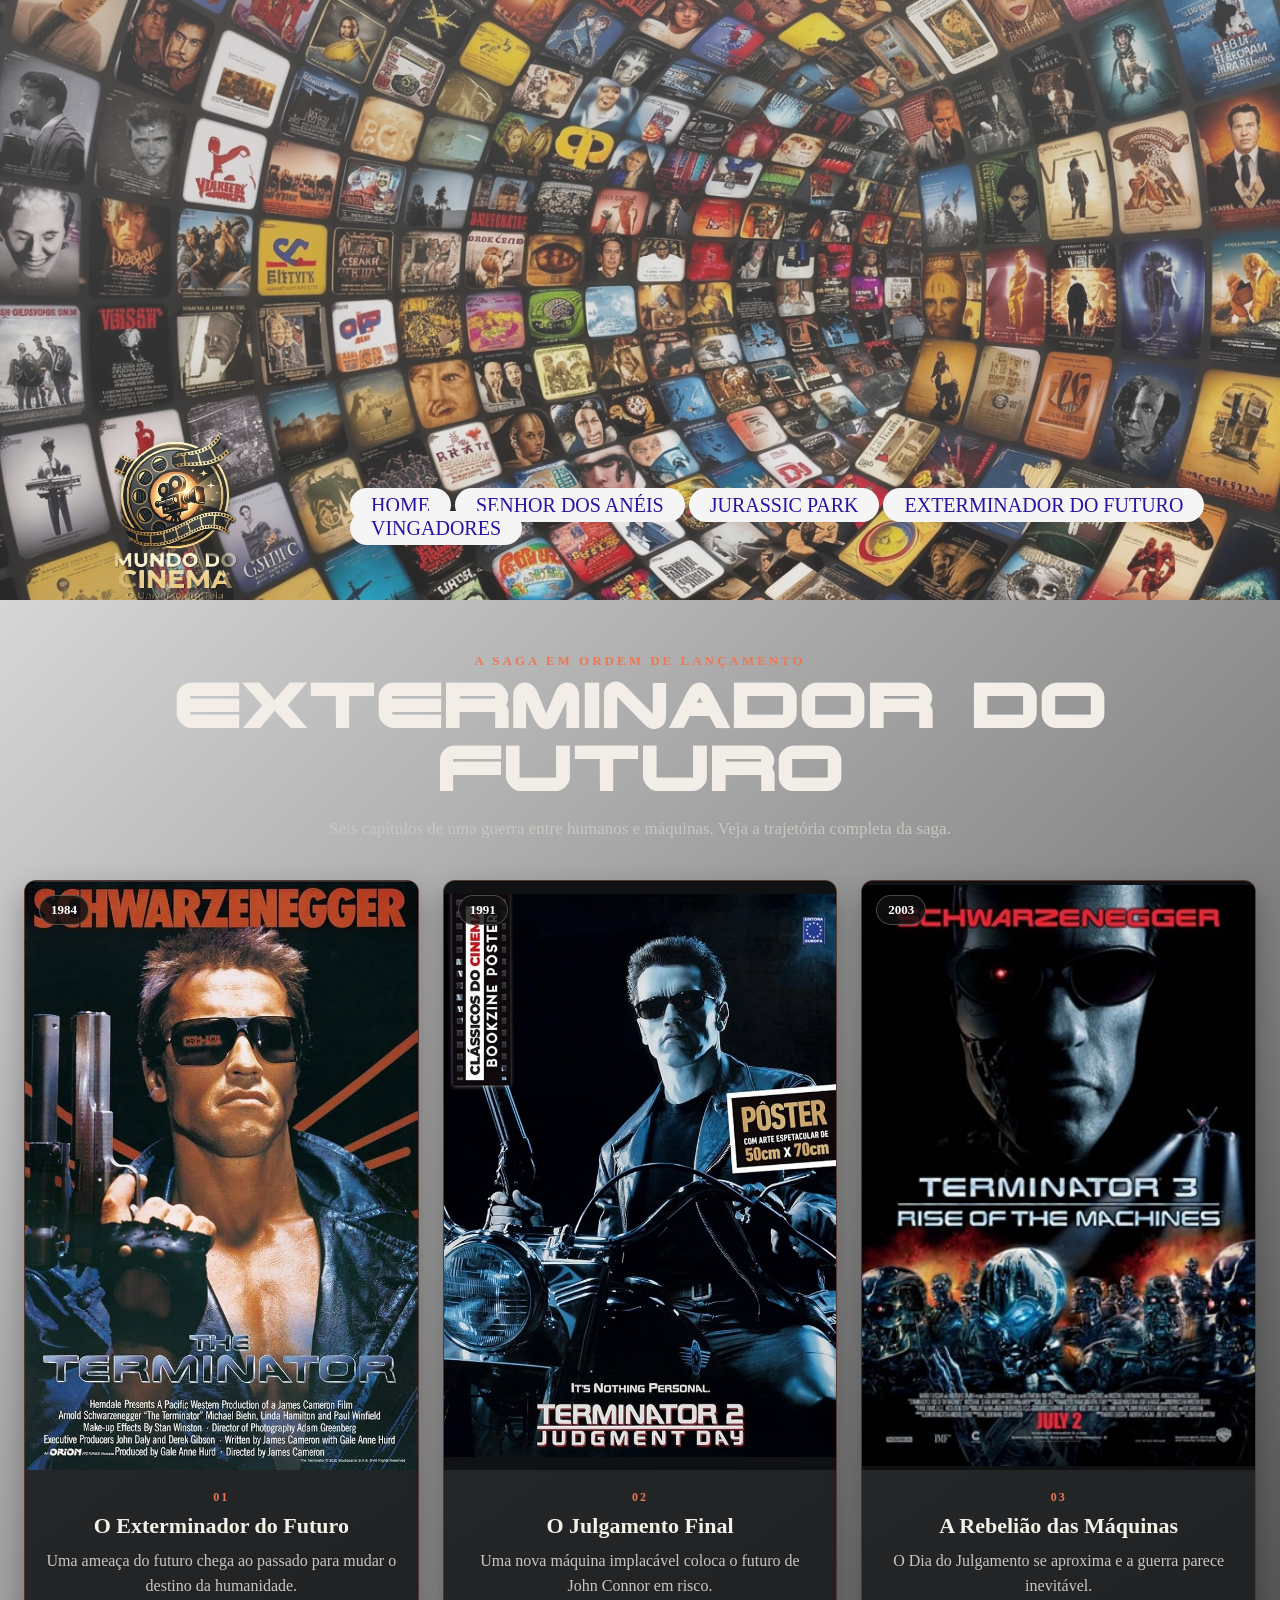
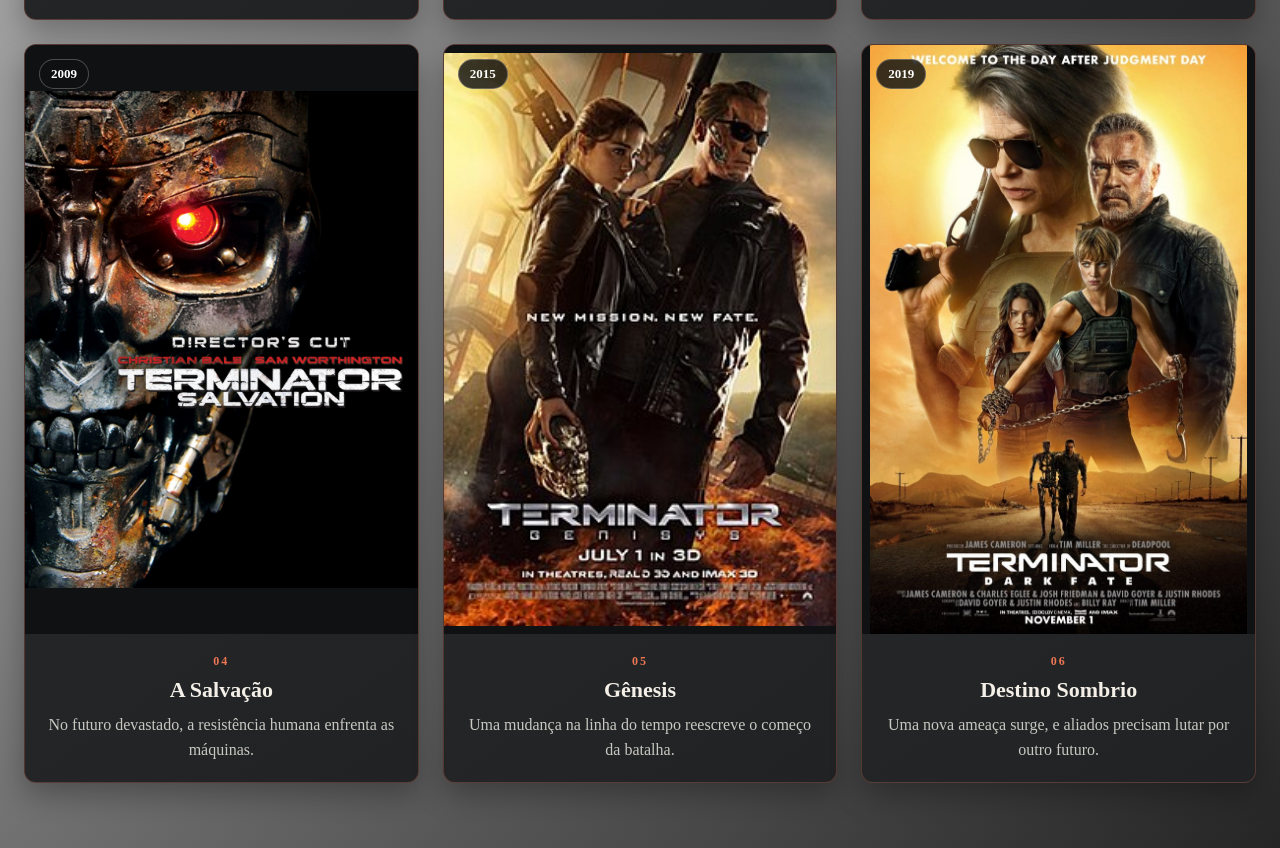
==== site/edf.html @ f0f0c221 "hjkl" ====
<!DOCTYPE html>
<html lang="pt-br">
<head>
    <meta charset="UTF-8">
    <meta name="viewport" content="width=device-width, initial-scale=1.0">
    <link rel="shortcut icon" href="./img/logosemtexto.png" type="image/x-icon">
    <link rel="stylesheet" href="./css/style.css">
    <title>Mundo do Cinema</title>
</head>
<body>
 
<header>
<!-- Cabeçalho (logo, menu, banner principal)-->
<section id="pagina-home">
    <div class="categoria">
        <a href="index.html"><img src="./img/logo.png" class="logo"></a>
        <nav class="menu-principal">
            <ul>
               <li><a href="index.html">Home</a></li>
                <li><a href="sda.html">Senhor dos Anéis</a></li>
                <li><a href="jp.html">Jurassic Park</a></li>
                <li><a href="edf.html">Exterminador do Futuro</a></li>
             <li><a href="ha.html">Vingadores</a></li>
            </ul>
        </nav>
    </div>
</section>
</header>

<main>
<section id="corpo" class="pagina-exterminador">
    <div class="galeria-exterminador">
        <p class="chamada-exterminador">A saga em ordem de lançamento</p>
        <h1>Exterminador do Futuro</h1>
        <p class="descricao-exterminador">Seis capítulos de uma guerra entre humanos e máquinas. Veja a trajetória completa da saga.</p>
        <div class="capas-exterminador">
            <article class="card-exterminador">
                <span class="ano-exterminador">1984</span>
                <img src="./img/exterminador-01.jpg" alt="Pôster do filme O Exterminador do Futuro, de 1984">
                <div>
                    <span class="numero-exterminador">01</span>
                    <h2>O Exterminador do Futuro</h2>
                    <p>Uma ameaça do futuro chega ao passado para mudar o destino da humanidade.</p>
                </div>
            </article>
            <article class="card-exterminador">
                <span class="ano-exterminador">1991</span>
                <img src="./img/exterminador-02.jpg" alt="Pôster do filme O Exterminador do Futuro 2: O Julgamento Final">
                <div>
                    <span class="numero-exterminador">02</span>
                    <h2>O Julgamento Final</h2>
                    <p>Uma nova máquina implacável coloca o futuro de John Connor em risco.</p>
                </div>
            </article>
            <article class="card-exterminador">
                <span class="ano-exterminador">2003</span>
                <img src="./img/exterminador-03.jpg" alt="Pôster do filme O Exterminador do Futuro 3: A Rebelião das Máquinas">
                <div>
                    <span class="numero-exterminador">03</span>
                    <h2>A Rebelião das Máquinas</h2>
                    <p>O Dia do Julgamento se aproxima e a guerra parece inevitável.</p>
                </div>
            </article>
            <article class="card-exterminador">
                <span class="ano-exterminador">2009</span>
                <img src="./img/exterminador-04.jpg" alt="Pôster do filme O Exterminador do Futuro: A Salvação">
                <div>
                    <span class="numero-exterminador">04</span>
                    <h2>A Salvação</h2>
                    <p>No futuro devastado, a resistência humana enfrenta as máquinas.</p>
                </div>
            </article>
            <article class="card-exterminador">
                <span class="ano-exterminador">2015</span>
                <img src="./img/exterminador-05.jpg" alt="Pôster do filme O Exterminador do Futuro: Gênesis">
                <div>
                    <span class="numero-exterminador">05</span>
                    <h2>Gênesis</h2>
                    <p>Uma mudança na linha do tempo reescreve o começo da batalha.</p>
                </div>
            </article>
            <article class="card-exterminador">
                <span class="ano-exterminador">2019</span>
                <img src="./img/exterminador-06.jpg" alt="Pôster do filme O Exterminador do Futuro: Destino Sombrio">
                <div>
                    <span class="numero-exterminador">06</span>
                    <h2>Destino Sombrio</h2>
                    <p>Uma nova ameaça surge, e aliados precisam lutar por outro futuro.</p>
                </div>
            </article>
        </div>
    </div>
</section>


<!-- Corpo da página (todo conteúdo do site)-->
</main>

<footer>
<!-- Rodapé (Contato / anunciante / atalho / selos / rede social)-->
</footer>





</body>
</html>
---- site/css/style.css ----
*{
    margin: 0;
    padding: 0;
}

@font-face{
    font-family: "Jurassic Park";
    src: url("../fonte/Jurassic_Park.ttf") format("truetype");
    font-display: swap;
}

@font-face{
    font-family: "Terminator";
    src: url("../fonte/TERMINAT.TTF") format("truetype");
    font-display: swap;
}

@font-face{
    font-family: "Avengero";
    src: url("../fonte/avengero.ttf") format("truetype");
    font-display: swap;
}

.logo{
    width: 350px;
}

.categoria{
    padding-top: 420px;
    display:flex;
    align-items: center;
    justify-content:space-between;  /* distribui espaços de forma igual */
}

.menu-principal ul{
    list-style: none; /* remove a marcação */

}
.menu-principal ul li{
    display: inline-block; /* colocar todos os li na mesma linha  */
}

.menu-principal ul li a{
    background-color: rgb(245, 245, 245);
    color: rgb(43, 16, 161);  /*   Cor do texto do menu */
    text-decoration: none;  /* tira linha do link */
    text-transform: uppercase;  /* deixa todo texto em Maiúsculo*/
    padding: 5px 20px;
    border: 1px solid transparent;
    font-size: 20px;
    border-radius: 30px;
  
}
.menu-principal ul li a:hover{   /*   transição quando para o mouse sobre o texto */
    background-color: rgb(226, 64, 64);
    color: rgb(5, 5, 5);
    transition: 0.60s ease; /* pausa de exibição */
}

#pagina-home{
    height:  600px;
    background: linear-gradient(rgba(168, 167, 167, 0.39), rgba(167, 164, 164, 0.226) ), url(../img/banner.jpg);
    background-size: cover;
    background-position: center;
}

#corpo{
   display: flow-root;
   min-height: 700px;
    text-align: center;
    background: linear-gradient(135deg, #d6d6d6 0%, #858585 48%, #252525 100%);
}

.titulo-vingadores{
    margin-top: 32px;
    color: #000;
    font-family: "Avengero", Impact, sans-serif;
    font-size: 56px;
    letter-spacing: 3px;
    text-shadow: 2px 2px 3px rgba(0, 0, 0, 0.35);
    text-transform: uppercase;
}

.centro{
    padding: 1px 24px 48px;
}

.player-avengers{
    width: min(100%, 1100px);
    aspect-ratio: 16 / 9;
    margin: 24px auto 0;
    overflow: hidden;
    border: 1px solid rgba(16, 25, 45, 0.3);
    border-radius: 14px;
    background: #10131d;
    box-shadow: 0 18px 48px rgba(0, 0, 0, 0.3);
}

.player-avengers iframe{
    display: block;
    width: 100%;
    height: 100%;
    border: 0;
}

.cronologia-avengers{
    position: relative;
    overflow: hidden;
    padding: 72px max(24px, calc((100% - 1180px) / 2));
    background:
        radial-gradient(ellipse at 50% 0, rgba(42, 91, 178, 0.28), transparent 55%),
        linear-gradient(145deg, #090d18, #10182b 52%, #080b14);
    color: #f3f6ff;
    text-align: left;
}

.cronologia-avengers::before{
    position: absolute;
    top: 0;
    right: 8%;
    width: 1px;
    height: 100%;
    background: linear-gradient(transparent, rgba(84, 157, 255, 0.18), transparent);
    content: "";
    pointer-events: none;
}

.cabecalho-cronologia-avengers{
    position: relative;
    z-index: 1;
    max-width: 720px;
    margin: 0 auto 48px;
    text-align: center;
}

.etiqueta-cronologia-avengers{
    margin-bottom: 12px;
    color: #77c9ff;
    font-size: 13px;
    font-weight: 700;
    letter-spacing: 3px;
    text-transform: uppercase;
}

.cabecalho-cronologia-avengers h2{
    margin-bottom: 14px;
    color: #fff;
    font-family: "Avengero", Impact, sans-serif;
    font-size: clamp(36px, 6vw, 58px);
    font-weight: 400;
    letter-spacing: 2px;
    text-shadow: 0 0 24px rgba(82, 176, 255, 0.42);
}

.cabecalho-cronologia-avengers > p:last-child{
    color: #c1cce0;
    font-size: 17px;
    line-height: 1.65;
}

.trilha-cronologia-avengers{
    position: relative;
    display: grid;
    grid-template-columns: repeat(2, minmax(0, 1fr));
    gap: 28px;
}

.trilha-cronologia-avengers::before{
    position: absolute;
    top: 0;
    bottom: 0;
    left: 50%;
    width: 1px;
    background: linear-gradient(transparent, rgba(119, 201, 255, 0.34), transparent);
    content: "";
    pointer-events: none;
}

.card-avengers{
    position: relative;
    z-index: 1;
    overflow: hidden;
    border: 1px solid rgba(137, 176, 239, 0.22);
    border-radius: 16px;
    background: linear-gradient(145deg, rgba(25, 35, 57, 0.96), rgba(13, 19, 34, 0.98));
    box-shadow: 0 14px 36px rgba(0, 0, 0, 0.27);
    animation: entrada-avengers 0.7s both;
    transition: transform 0.25s ease, border-color 0.25s ease, box-shadow 0.25s ease;
}

.card-avengers:nth-child(2){ animation-delay: 0.1s; }
.card-avengers:nth-child(3){ animation-delay: 0.2s; }
.card-avengers:nth-child(4){ animation-delay: 0.3s; }

.card-avengers:hover{
    transform: translateY(-6px);
    border-color: rgba(119, 201, 255, 0.72);
    box-shadow: 0 18px 42px rgba(25, 112, 220, 0.18);
}

.capa-avengers{
    position: relative;
    display: flex;
    min-height: 300px;
    overflow: hidden;
    flex-direction: column;
    justify-content: space-between;
    padding: 20px;
    isolation: isolate;
    background:
        radial-gradient(ellipse at 50% 60%, var(--brilho-capa) 0%, transparent 52%),
        linear-gradient(145deg, var(--fundo-capa-1), var(--fundo-capa-2));
}

.capa-avengers::before,
.capa-avengers::after{
    position: absolute;
    z-index: -1;
    border: 1px solid var(--linha-capa);
    border-radius: 50%;
    content: "";
    pointer-events: none;
}

.capa-avengers::before{
    top: 16%;
    left: 50%;
    width: 230px;
    height: 230px;
    transform: translateX(-50%);
    box-shadow: 0 0 42px var(--brilho-capa), inset 0 0 36px var(--brilho-capa);
}

.capa-avengers::after{
    top: 23%;
    left: 50%;
    width: 178px;
    height: 178px;
    border-style: dashed;
    transform: translateX(-50%);
}

.card-avengers-1 .capa-avengers{
    --fundo-capa-1: #401b27;
    --fundo-capa-2: #10182c;
    --brilho-capa: rgba(241, 72, 81, 0.34);
    --linha-capa: rgba(255, 146, 127, 0.56);
}

.card-avengers-2 .capa-avengers{
    --fundo-capa-1: #402417;
    --fundo-capa-2: #17172a;
    --brilho-capa: rgba(255, 156, 59, 0.3);
    --linha-capa: rgba(255, 202, 112, 0.56);
}

.card-avengers-3 .capa-avengers{
    --fundo-capa-1: #29204b;
    --fundo-capa-2: #11172c;
    --brilho-capa: rgba(157, 101, 255, 0.34);
    --linha-capa: rgba(196, 159, 255, 0.58);
}

.card-avengers-4 .capa-avengers{
    --fundo-capa-1: #153645;
    --fundo-capa-2: #15192d;
    --brilho-capa: rgba(65, 195, 220, 0.3);
    --linha-capa: rgba(134, 232, 247, 0.56);
}

.selo-capa-avengers{
    display: flex;
    align-items: center;
    justify-content: space-between;
    color: #f4f6ff;
    font-size: 11px;
    font-weight: 700;
    letter-spacing: 2px;
    text-transform: uppercase;
}

.selo-capa-avengers span{
    padding: 5px 9px;
    border: 1px solid rgba(255, 255, 255, 0.35);
    border-radius: 999px;
    background: rgba(5, 9, 18, 0.3);
}

.glifo-capa-avengers{
    position: absolute;
    top: 42%;
    left: 50%;
    color: rgba(255, 255, 255, 0.88);
    font-family: "Avengero", Impact, sans-serif;
    font-size: 106px;
    line-height: 1;
    opacity: 0.8;
    text-shadow: 0 0 35px var(--brilho-capa);
    transform: translate(-50%, -50%);
    transition: transform 0.35s ease, opacity 0.35s ease;
}

.card-avengers:hover .glifo-capa-avengers{
    opacity: 1;
    transform: translate(-50%, -50%) scale(1.12);
}

.texto-capa-avengers{
    position: relative;
    z-index: 1;
    text-align: center;
    text-shadow: 0 3px 14px rgba(0, 0, 0, 0.9);
}

.texto-capa-avengers > span{
    color: #d7e8ff;
    font-size: 11px;
    font-weight: 700;
    letter-spacing: 3px;
    text-transform: uppercase;
}

.texto-capa-avengers h3{
    margin-top: 8px;
    color: #fff;
    font-family: "Avengero", Impact, sans-serif;
    font-size: clamp(28px, 4vw, 40px);
    font-weight: 400;
    line-height: 1.1;
}

.detalhes-avengers{
    padding: 22px;
}

.ano-cronologia-avengers{
    color: #77c9ff;
    font-size: 12px;
    font-weight: 700;
    letter-spacing: 2px;
}

.detalhes-avengers h3{
    margin: 8px 0 10px;
    color: #fff;
    font-family: Georgia, "Times New Roman", serif;
    font-size: 23px;
}

.detalhes-avengers p{
    min-height: 76px;
    color: #c1cce0;
    line-height: 1.6;
}

.link-trailer-avengers{
    display: inline-flex;
    align-items: center;
    gap: 10px;
    margin-top: 18px;
    padding: 10px 15px;
    border: 1px solid rgba(119, 201, 255, 0.45);
    border-radius: 999px;
    color: #bce7ff;
    font-size: 14px;
    font-weight: 700;
    text-decoration: none;
    transition: color 0.2s ease, background-color 0.2s ease, border-color 0.2s ease;
}

.link-trailer-avengers:hover,
.link-trailer-avengers:focus-visible{
    border-color: #77c9ff;
    background: rgba(70, 165, 230, 0.18);
    color: #fff;
}

.fonte-cronologia-avengers{
    margin-top: 24px;
    color: #9daac0;
    font-size: 13px;
    text-align: right;
}

.fonte-cronologia-avengers a{
    color: #bce7ff;
}

@keyframes entrada-avengers{
    from{ opacity: 0; transform: translateY(18px); }
    to{ opacity: 1; transform: translateY(0); }
}

.titulo-jurassic{
    display: inline-block;
    margin-top: 36px;
    color: #b5121b;
    font-family: "Jurassic Park", Georgia, serif;
    font-size: clamp(38px, 6vw, 64px);
    font-weight: 900;
    letter-spacing: 1px;
    line-height: 1.1;
    text-shadow: 2px 3px 0 rgba(56, 35, 21, 0.55);
    text-transform: uppercase;
}

.galeria-jurassic{
    max-width: 1200px;
    margin: 34px auto 0;
    padding: 0 24px 48px;
}

.galeria-jurassic h2{
    margin-bottom: 24px;
    color: #29251b;
    font-family: "Jurassic Park", Georgia, serif;
    font-size: clamp(30px, 4vw, 42px);
    letter-spacing: 1px;
}

.logos-jurassic{
    display: grid;
    grid-template-columns: repeat(4, minmax(0, 1fr));
    gap: 20px;
}

.logos-jurassic figure{
    display: flex;
    flex-direction: column;
    align-items: center;
    padding: 16px;
    border: 1px solid rgba(41, 37, 27, 0.18);
    border-radius: 12px;
    background: rgba(255, 255, 255, 0.3);
}

.logos-jurassic img{
    display: block;
    width: 100%;
    height: 200px;
    object-fit: contain;
}

.logos-jurassic figcaption{
    margin-top: 12px;
    color: #29251b;
    font-weight: 700;
}

.trailer-jurassic{
    padding: 64px max(24px, calc((100% - 1200px) / 2));
    background:
        radial-gradient(ellipse at 50% 0, rgba(164, 119, 40, 0.2), transparent 55%),
        linear-gradient(145deg, #171b18, #252821 55%, #111411);
    color: #f4f0e5;
    text-align: left;
}

.cabecalho-trailers-jurassic{
    max-width: 700px;
    margin: 0 auto 44px;
    text-align: center;
}

.chamada-trailers-jurassic{
    margin-bottom: 10px;
    color: #e0bd66;
    font-size: 13px;
    font-weight: 700;
    letter-spacing: 3px;
    text-transform: uppercase;
}

.cabecalho-trailers-jurassic h2{
    margin-bottom: 12px;
    color: #f4d479;
    font-family: "Jurassic Park", Georgia, serif;
    font-size: clamp(42px, 7vw, 68px);
    font-weight: 400;
    letter-spacing: 2px;
    text-shadow: 0 3px 18px rgba(224, 189, 102, 0.22);
}

.cabecalho-trailers-jurassic > p:last-child{
    color: #d3d0c7;
    font-size: 17px;
    line-height: 1.6;
}

.linha-do-tempo-jurassic{
    display: grid;
    grid-template-columns: repeat(2, minmax(0, 1fr));
    gap: 24px;
}

.card-trailer-jurassic{
    position: relative;
    overflow: hidden;
    padding: 22px;
    border: 1px solid rgba(224, 189, 102, 0.24);
    border-radius: 14px;
    background: linear-gradient(145deg, rgba(48, 52, 43, 0.96), rgba(29, 33, 29, 0.98));
    box-shadow: 0 12px 30px rgba(0, 0, 0, 0.22);
    transition: transform 0.2s ease, border-color 0.2s ease;
}

.card-trailer-jurassic:last-child:nth-child(odd){
    grid-column: 1 / -1;
    width: calc(50% - 12px);
    justify-self: center;
}

.card-trailer-jurassic:hover{
    transform: translateY(-4px);
    border-color: rgba(224, 189, 102, 0.72);
}

.info-trailer-jurassic{
    display: flex;
    align-items: center;
    justify-content: space-between;
    margin-bottom: 12px;
}

.numero-trailer-jurassic{
    color: #e0bd66;
    font-size: 13px;
    font-weight: 700;
    letter-spacing: 2px;
}

.ano-trailer-jurassic{
    padding: 5px 10px;
    border: 1px solid rgba(224, 189, 102, 0.42);
    border-radius: 999px;
    color: #f4d479;
    font-size: 13px;
    font-weight: 700;
}

.card-trailer-jurassic h3{
    margin-bottom: 8px;
    color: #fffaf0;
    font-family: Georgia, "Times New Roman", serif;
    font-size: clamp(20px, 2.4vw, 26px);
}

.card-trailer-jurassic > p{
    min-height: 48px;
    margin-bottom: 18px;
    color: #c8c8bf;
    line-height: 1.5;
}

.player-trailer-jurassic{
    overflow: hidden;
    aspect-ratio: 16 / 9;
    border: 1px solid rgba(255, 255, 255, 0.12);
    border-radius: 9px;
    background: #080a08;
}

.player-trailer-jurassic iframe{
    display: block;
    width: 100%;
    height: 100%;
    border: 0;
}

.apresentacao{
    max-width: 1100px;
    margin: 0 auto;
    padding: 64px 24px;
    color: #fff;
}

.chamada{
    margin-bottom: 12px;
    color: #f0c674;
    font-size: 16px;
    font-weight: 700;
    letter-spacing: 2px;
    text-transform: uppercase;
}

.apresentacao > h1{
    font-size: clamp(32px, 5vw, 52px);
}

.texto-apresentacao{
    max-width: 700px;
    margin: 16px auto 36px;
    font-size: 18px;
    line-height: 1.6;
}

.links-filmes{
    display: grid;
    grid-template-columns: repeat(auto-fit, minmax(220px, 1fr));
    gap: 20px;
    text-align: left;
}

.cartao-filme{
    display: flex;
    min-height: 320px;
    flex-direction: column;
    overflow: hidden;
    border: 1px solid rgba(255, 255, 255, 0.2);
    border-radius: 12px;
    background: rgba(20, 20, 20, 0.55);
    color: #fff;
    text-decoration: none;
    transition: transform 0.2s ease, background-color 0.2s ease;
}

.cartao-filme img{
    width: 100%;
    height: 160px;
    object-fit: cover;
}

.cartao-filme .imagem-vingadores{
    object-position: center top;
}

.filme-info{
    display: flex;
    flex: 1;
    flex-direction: column;
    align-items: flex-start;
    padding: 24px;
}

.cartao-filme:hover,
.cartao-filme:focus-visible{
    transform: translateY(-4px);
    background: rgba(20, 20, 20, 0.8);
}

.cartao-filme h2{
    margin-bottom: 10px;
    font-size: 22px;
}

.cartao-filme p{
    line-height: 1.5;
}

.cartao-filme span{
    margin-top: auto;
    padding-top: 20px;
    color: #f0c674;
    font-weight: 700;
}

.pagina-sda{
    height: auto;
    min-height: 700px;
    background: linear-gradient(135deg, #eee9dc 0%, #d2c8ae 48%, #8d887a 100%);
    color: #29291f;
    text-align: left;
}

.conteudo-sda{
    max-width: 1150px;
    margin: 0 auto;
    padding: 56px 24px;
}

.sinopse-sda{
    display: grid;
    grid-template-columns: minmax(240px, 0.9fr) 1.1fr;
    align-items: center;
    gap: 36px;
    margin-bottom: 56px;
}

.sinopse-sda > img{
    width: 100%;
    min-height: 260px;
    max-height: 350px;
    border-radius: 14px;
    object-fit: cover;
}

.chamada-sda{
    margin-bottom: 10px;
    color: #6b5b2e;
    font-size: 15px;
    font-weight: 700;
    letter-spacing: 2px;
    text-transform: uppercase;
}

.sinopse-sda h1{
    margin-bottom: 18px;
    font-family: Georgia, "Times New Roman", serif;
    font-size: clamp(32px, 5vw, 52px);
}

.sinopse-sda div > p:last-child{
    font-size: 18px;
    line-height: 1.75;
}

.historia-sda h2,
.curiosidades-sda h2{
    margin-bottom: 24px;
    font-family: Georgia, "Times New Roman", serif;
    font-size: 32px;
    text-align: center;
}

.cards-historia-sda{
    display: grid;
    grid-template-columns: repeat(3, minmax(0, 1fr));
    gap: 22px;
}

.card-historia-sda{
    overflow: hidden;
    border-radius: 12px;
    background: rgba(255, 255, 255, 0.78);
    box-shadow: 0 5px 16px rgba(34, 30, 20, 0.12);
}

.card-historia-sda img{
    display: block;
    width: 100%;
    height: 360px;
    background: #1b1b1b;
    object-fit: contain;
}

.card-historia-sda div{
    padding: 20px;
}

.card-historia-sda h3{
    margin-bottom: 10px;
    font-size: 21px;
}

.card-historia-sda p,
.cards-curiosidades-sda p{
    line-height: 1.6;
}

.curiosidades-sda{
    margin-top: 56px;
}

.cards-curiosidades-sda{
    display: grid;
    grid-template-columns: repeat(4, minmax(0, 1fr));
    gap: 16px;
}

.cards-curiosidades-sda article{
    padding: 22px;
    border-top: 4px solid #82713f;
    border-radius: 8px;
    background: rgba(255, 255, 255, 0.7);
}

.cards-curiosidades-sda strong{
    display: block;
    margin-bottom: 10px;
    font-family: Georgia, "Times New Roman", serif;
    font-size: 20px;
}

.credito-imagens-sda{
    margin-top: 28px;
    color: #494638;
    font-size: 14px;
    text-align: right;
}

.credito-imagens-sda a{
    color: inherit;
}

.pagina-exterminador{
    height: auto;
    min-height: 700px;
    padding: 1px 0;
    background:
        radial-gradient(ellipse at 50% 0, rgba(119, 45, 28, 0.3), transparent 50%),
        linear-gradient(140deg, #191b1d, #343638 52%, #17191b);
    color: #f3f0e9;
}

.galeria-exterminador{
    max-width: 1240px;
    margin: 0 auto;
    padding: 52px 24px 64px;
}

.chamada-exterminador{
    color: #ee7653;
    font-size: 13px;
    font-weight: 700;
    letter-spacing: 3px;
    text-align: center;
    text-transform: uppercase;
}

.galeria-exterminador > h1{
    margin: 10px 0;
    color: #f2eee7;
    font-family: "Terminator", Impact, sans-serif;
    font-size: clamp(36px, 6vw, 58px);
    letter-spacing: 2px;
    text-align: center;
    text-transform: uppercase;
}

.descricao-exterminador{
    max-width: 640px;
    margin: 0 auto 38px;
    color: #c9c7c1;
    font-size: 17px;
    line-height: 1.6;
    text-align: center;
}

.capas-exterminador{
    display: grid;
    grid-template-columns: repeat(3, minmax(0, 1fr));
    gap: 24px;
}

.card-exterminador{
    position: relative;
    overflow: hidden;
    border: 1px solid rgba(238, 118, 83, 0.25);
    border-radius: 12px;
    background: linear-gradient(145deg, #292b2d, #202224);
    box-shadow: 0 12px 30px rgba(0, 0, 0, 0.3);
    transition: transform 0.2s ease, border-color 0.2s ease;
}

.card-exterminador:hover{
    transform: translateY(-5px);
    border-color: rgba(238, 118, 83, 0.75);
}

.card-exterminador > img{
    display: block;
    width: 100%;
    aspect-ratio: 2 / 3;
    background: #101112;
    object-fit: contain;
}

.ano-exterminador{
    position: absolute;
    z-index: 1;
    top: 14px;
    left: 14px;
    padding: 6px 11px;
    border: 1px solid rgba(255, 255, 255, 0.25);
    border-radius: 999px;
    background: rgba(16, 17, 18, 0.82);
    color: #fff;
    font-size: 13px;
    font-weight: 700;
}

.card-exterminador > div{
    padding: 20px;
}

.numero-exterminador{
    display: block;
    margin-bottom: 8px;
    color: #ee7653;
    font-size: 12px;
    font-weight: 700;
    letter-spacing: 2px;
}

.card-exterminador h2{
    margin-bottom: 10px;
    color: #f4f0e8;
    font-family: Georgia, "Times New Roman", serif;
    font-size: 22px;
}

.card-exterminador p{
    color: #c9c7c1;
    line-height: 1.55;
}

@media (max-width: 800px){
    .logos-jurassic{
        grid-template-columns: repeat(2, minmax(0, 1fr));
    }

    .linha-do-tempo-jurassic{
        grid-template-columns: 1fr;
    }

    .trilha-cronologia-avengers{
        grid-template-columns: 1fr;
    }

    .trilha-cronologia-avengers::before{
        left: 12px;
    }

    .card-trailer-jurassic:last-child:nth-child(odd){
        grid-column: auto;
        width: auto;
    }

    .sinopse-sda{
        grid-template-columns: 1fr;
    }

    .cards-historia-sda{
        grid-template-columns: 1fr;
    }

    .cards-curiosidades-sda{
        grid-template-columns: repeat(2, minmax(0, 1fr));
    }

    .capas-exterminador{
        grid-template-columns: repeat(2, minmax(0, 1fr));
    }
}

@media (max-width: 480px){
    .logos-jurassic{
        grid-template-columns: 1fr;
    }

    .trailer-jurassic{
        padding: 44px 18px;
    }

    .cronologia-avengers{
        padding: 48px 18px;
    }

    .capa-avengers{
        min-height: 260px;
    }

    .card-trailer-jurassic{
        padding: 16px;
    }

    .conteudo-sda{
        padding: 36px 18px;
    }

    .cards-curiosidades-sda{
        grid-template-columns: 1fr;
    }

    .capas-exterminador{
        grid-template-columns: 1fr;
    }

    .galeria-exterminador{
        padding: 40px 18px;
    }
}

@media (prefers-reduced-motion: reduce){
    .card-avengers,
    .card-avengers:nth-child(2),
    .card-avengers:nth-child(3),
    .card-avengers:nth-child(4){
        animation: none;
    }

    .card-avengers,
    .glifo-capa-avengers,
    .link-trailer-avengers{
        transition: none;
    }
}
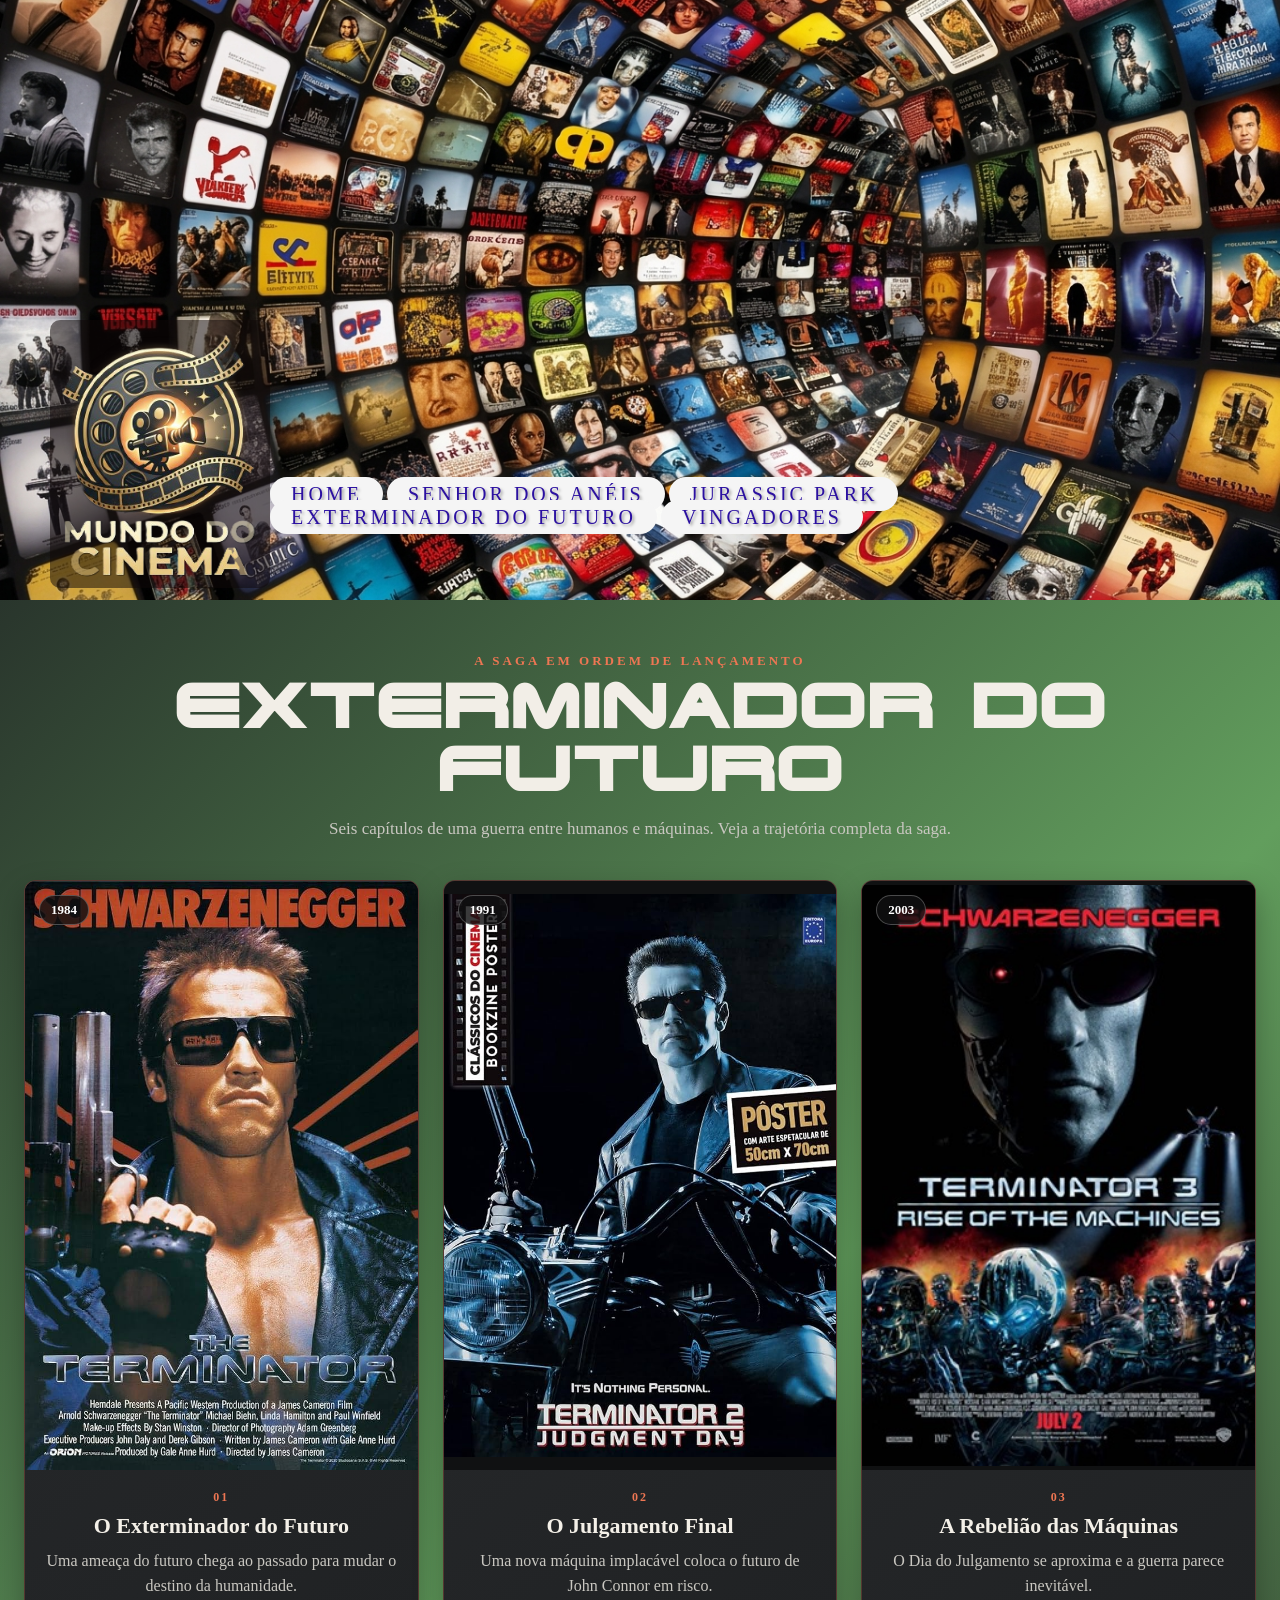
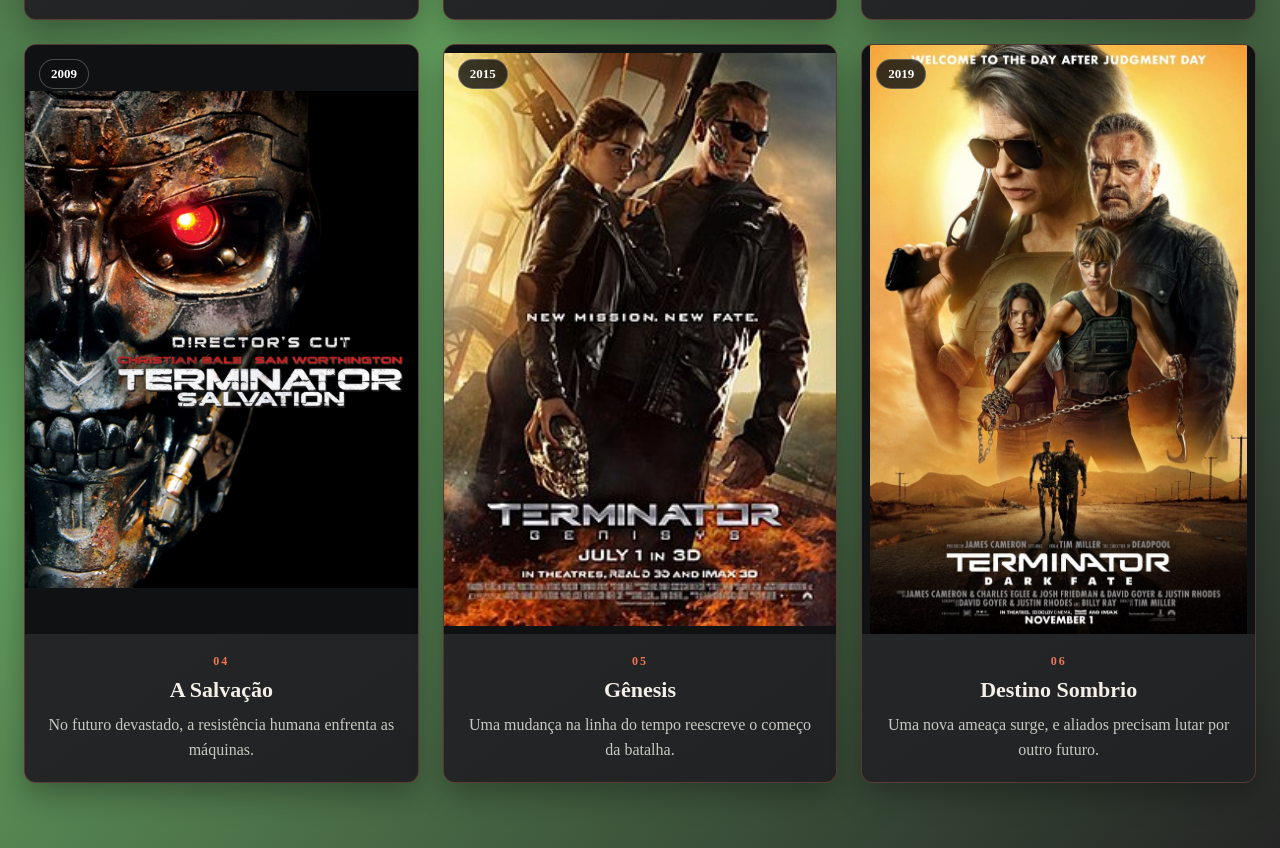
==== commit 582a05b6: "futuro" ====
--- a/site/edf.html
+++ b/site/edf.html
@@ -16,11 +16,13 @@
         <a href="index.html"><img src="./img/logo.png" class="logo"></a>
         <nav class="menu-principal">
             <ul>
+                <div class="menu">
                <li><a href="index.html">Home</a></li>
                 <li><a href="sda.html">Senhor dos Anéis</a></li>
                 <li><a href="jp.html">Jurassic Park</a></li>
                 <li><a href="edf.html">Exterminador do Futuro</a></li>
              <li><a href="ha.html">Vingadores</a></li>
+            </div>
             </ul>
         </nav>
     </div>
--- a/site/css/style.css
+++ b/site/css/style.css
@@ -22,11 +22,18 @@
 }
 
 .logo{
-    width: 350px;
-}
-
+    
+    width: 200px;
+    background-color: rgba(17, 8, 8, 0.527);
+    padding: 10px;
+    border-radius: 10px;
+}
+.menu{
+    padding-top: 100px;
+}
 .categoria{
-    padding-top: 420px;
+    padding-top: 320px;
+    padding-left: 50px;
     display:flex;
     align-items: center;
     justify-content:space-between;  /* distribui espaços de forma igual */
@@ -49,17 +56,21 @@
     border: 1px solid transparent;
     font-size: 20px;
     border-radius: 30px;
+     letter-spacing: 3px;
+    text-shadow: 2px 2px 3px rgba(0, 0, 0, 0.35);
+   
+}
   
-}
+
 .menu-principal ul li a:hover{   /*   transição quando para o mouse sobre o texto */
-    background-color: rgb(226, 64, 64);
-    color: rgb(5, 5, 5);
+    background-color: rgba(100, 5, 5, 0.507);
+    color: rgb(209, 204, 204);
     transition: 0.60s ease; /* pausa de exibição */
 }
 
 #pagina-home{
     height:  600px;
-    background: linear-gradient(rgba(168, 167, 167, 0.39), rgba(167, 164, 164, 0.226) ), url(../img/banner.jpg);
+    background: url(../img/banner.jpg);
     background-size: cover;
     background-position: center;
 }
@@ -68,7 +79,7 @@
    display: flow-root;
    min-height: 700px;
     text-align: center;
-    background: linear-gradient(135deg, #d6d6d6 0%, #858585 48%, #252525 100%);
+    background: linear-gradient(135deg, #29352c 0%, #629e5d 48%, #252525 100%);
 }
 
 .titulo-vingadores{
@@ -96,11 +107,11 @@
     box-shadow: 0 18px 48px rgba(0, 0, 0, 0.3);
 }
 
-.player-avengers iframe{
+.player-avengers video{
     display: block;
     width: 100%;
     height: 100%;
-    border: 0;
+    object-fit: cover;
 }
 
 .cronologia-avengers{
@@ -594,6 +605,66 @@
     line-height: 1.6;
 }
 
+#corpo.corpo-home{
+    position: relative;
+    isolation: isolate;
+    overflow: hidden;
+    background: #080b16;
+}
+
+.corpo-home::before,
+.corpo-home::after{
+    position: absolute;
+    inset: 0;
+    content: "";
+    pointer-events: none;
+}
+
+.corpo-home::before{
+    z-index: -1;
+    inset: -20%;
+    background:
+        radial-gradient(ellipse at 18% 28%, rgba(37, 91, 190, 0.62), transparent 34%),
+        radial-gradient(ellipse at 78% 34%, rgba(130, 41, 154, 0.5), transparent 34%),
+        radial-gradient(ellipse at 55% 78%, rgba(20, 130, 135, 0.42), transparent 38%);
+    filter: blur(28px);
+    animation: aurora-home 18s ease-in-out infinite alternate;
+}
+
+.corpo-home::after{
+    z-index: -1;
+    background:
+        linear-gradient(rgba(255, 255, 255, 0.025) 1px, transparent 1px),
+        linear-gradient(90deg, rgba(255, 255, 255, 0.025) 1px, transparent 1px),
+        linear-gradient(180deg, rgba(7, 10, 20, 0.05), rgba(7, 10, 20, 0.55));
+    background-size: 48px 48px, 48px 48px, 100% 100%;
+    animation: grade-home 8s linear infinite;
+}
+
+.corpo-home > .apresentacao{
+    position: relative;
+}
+
+@keyframes aurora-home{
+    from{
+        transform: translate3d(-2%, -1%, 0) scale(1);
+    }
+
+    to{
+        transform: translate3d(2%, 1%, 0) scale(1.08);
+    }
+}
+
+@keyframes grade-home{
+    from{
+        background-position: 0 0, 0 0, 0 0;
+    }
+
+    to{
+        background-position: 48px 48px, -48px 0, 0 0;
+    }
+}
+
 .links-filmes{
     display: grid;
     grid-template-columns: repeat(auto-fit, minmax(220px, 1fr));
@@ -972,6 +1043,14 @@
 }
 
 @media (prefers-reduced-motion: reduce){
+    .corpo-home::before{
+        animation: none;
+    }
+
+    .corpo-home::after{
+        animation: none;
+    }
+
     .card-avengers,
     .card-avengers:nth-child(2),
     .card-avengers:nth-child(3),
